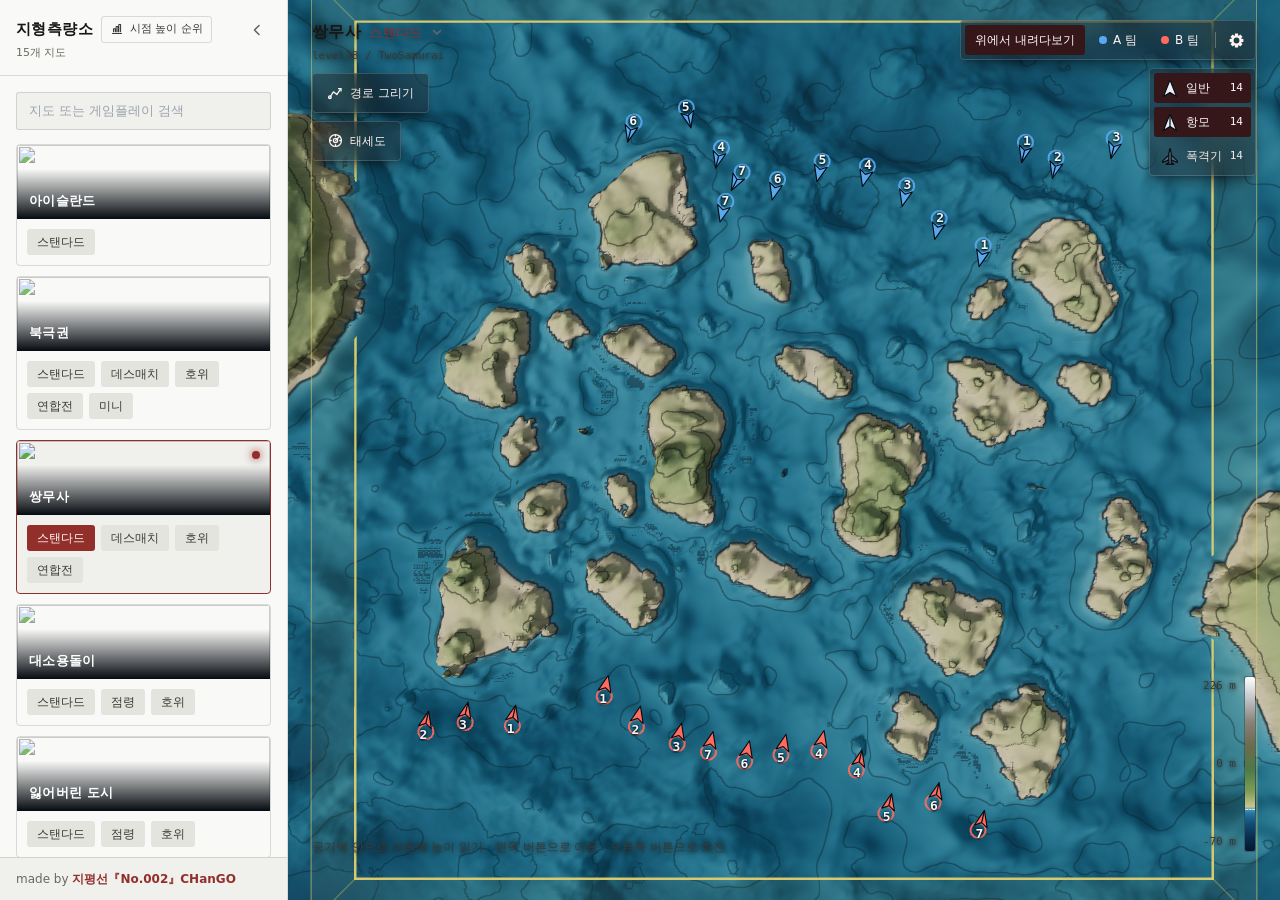
==== index.html @ e3098318 "Add map viewer terrain data and Korean UI" ====
<!doctype html>
<html lang="ko">
  <head>
    <meta charset="UTF-8" />
    <meta name="viewport" content="width=device-width, initial-scale=1.0" />
    <title>지형도 작성 플랫폼 - 비공식</title>
    <link rel="stylesheet" href="/index.css" />
  </head>
  <body>
    <div id="root"></div>
    <script src="/indexbh.js?v=20261002d"></script>
  </body>
</html>
---- index.css ----
*,:before,:after {
    --tw-border-spacing-x: 0;
    --tw-border-spacing-y: 0;
    --tw-translate-x: 0;
    --tw-translate-y: 0;
    --tw-rotate: 0;
    --tw-skew-x: 0;
    --tw-skew-y: 0;
    --tw-scale-x: 1;
    --tw-scale-y: 1;
    --tw-pan-x: ;
    --tw-pan-y: ;
    --tw-pinch-zoom: ;
    --tw-scroll-snap-strictness: proximity;
    --tw-gradient-from-position: ;
    --tw-gradient-via-position: ;
    --tw-gradient-to-position: ;
    --tw-ordinal: ;
    --tw-slashed-zero: ;
    --tw-numeric-figure: ;
    --tw-numeric-spacing: ;
    --tw-numeric-fraction: ;
    --tw-ring-inset: ;
    --tw-ring-offset-width: 0px;
    --tw-ring-offset-color: #fff;
    --tw-ring-color: rgb(59 130 246 / .5);
    --tw-ring-offset-shadow: 0 0 #0000;
    --tw-ring-shadow: 0 0 #0000;
    --tw-shadow: 0 0 #0000;
    --tw-shadow-colored: 0 0 #0000;
    --tw-blur: ;
    --tw-brightness: ;
    --tw-contrast: ;
    --tw-grayscale: ;
    --tw-hue-rotate: ;
    --tw-invert: ;
    --tw-saturate: ;
    --tw-sepia: ;
    --tw-drop-shadow: ;
    --tw-backdrop-blur: ;
    --tw-backdrop-brightness: ;
    --tw-backdrop-contrast: ;
    --tw-backdrop-grayscale: ;
    --tw-backdrop-hue-rotate: ;
    --tw-backdrop-invert: ;
    --tw-backdrop-opacity: ;
    --tw-backdrop-saturate: ;
    --tw-backdrop-sepia: ;
    --tw-contain-size: ;
    --tw-contain-layout: ;
    --tw-contain-paint: ;
    --tw-contain-style:
}

::backdrop {
    --tw-border-spacing-x: 0;
    --tw-border-spacing-y: 0;
    --tw-translate-x: 0;
    --tw-translate-y: 0;
    --tw-rotate: 0;
    --tw-skew-x: 0;
    --tw-skew-y: 0;
    --tw-scale-x: 1;
    --tw-scale-y: 1;
    --tw-pan-x: ;
    --tw-pan-y: ;
    --tw-pinch-zoom: ;
    --tw-scroll-snap-strictness: proximity;
    --tw-gradient-from-position: ;
    --tw-gradient-via-position: ;
    --tw-gradient-to-position: ;
    --tw-ordinal: ;
    --tw-slashed-zero: ;
    --tw-numeric-figure: ;
    --tw-numeric-spacing: ;
    --tw-numeric-fraction: ;
    --tw-ring-inset: ;
    --tw-ring-offset-width: 0px;
    --tw-ring-offset-color: #fff;
    --tw-ring-color: rgb(59 130 246 / .5);
    --tw-ring-offset-shadow: 0 0 #0000;
    --tw-ring-shadow: 0 0 #0000;
    --tw-shadow: 0 0 #0000;
    --tw-shadow-colored: 0 0 #0000;
    --tw-blur: ;
    --tw-brightness: ;
    --tw-contrast: ;
    --tw-grayscale: ;
    --tw-hue-rotate: ;
    --tw-invert: ;
    --tw-saturate: ;
    --tw-sepia: ;
    --tw-drop-shadow: ;
    --tw-backdrop-blur: ;
    --tw-backdrop-brightness: ;
    --tw-backdrop-contrast: ;
    --tw-backdrop-grayscale: ;
    --tw-backdrop-hue-rotate: ;
    --tw-backdrop-invert: ;
    --tw-backdrop-opacity: ;
    --tw-backdrop-saturate: ;
    --tw-backdrop-sepia: ;
    --tw-contain-size: ;
    --tw-contain-layout: ;
    --tw-contain-paint: ;
    --tw-contain-style:
}

*,:before,:after {
    box-sizing: border-box;
    border-width: 0;
    border-style: solid;
    border-color: #e5e7eb
}

:before,:after {
    --tw-content: ""
}

html,:host {
    line-height: 1.5;
    -webkit-text-size-adjust: 100%;
    -moz-tab-size: 4;
    -o-tab-size: 4;
    tab-size: 4;
    font-family: ui-sans-serif,system-ui,sans-serif,"Apple Color Emoji","Segoe UI Emoji",Segoe UI Symbol,"Noto Color Emoji";
    font-feature-settings: normal;
    font-variation-settings: normal;
    -webkit-tap-highlight-color: transparent
}

body {
    margin: 0;
    line-height: inherit
}

hr {
    height: 0;
    color: inherit;
    border-top-width: 1px
}

abbr:where([title]) {
    -webkit-text-decoration: underline dotted;
    text-decoration: underline dotted
}

h1,h2,h3,h4,h5,h6 {
    font-size: inherit;
    font-weight: inherit
}

a {
    color: inherit;
    text-decoration: inherit
}

b,strong {
    font-weight: bolder
}

code,kbd,samp,pre {
    font-family: JetBrains Mono,Cascadia Code,Consolas,monospace;
    font-feature-settings: normal;
    font-variation-settings: normal;
    font-size: 1em
}

small {
    font-size: 80%
}

sub,sup {
    font-size: 75%;
    line-height: 0;
    position: relative;
    vertical-align: baseline
}

sub {
    bottom: -.25em
}

sup {
    top: -.5em
}

table {
    text-indent: 0;
    border-color: inherit;
    border-collapse: collapse
}

button,input,optgroup,select,textarea {
    font-family: inherit;
    font-feature-settings: inherit;
    font-variation-settings: inherit;
    font-size: 100%;
    font-weight: inherit;
    line-height: inherit;
    letter-spacing: inherit;
    color: inherit;
    margin: 0;
    padding: 0
}

button,select {
    text-transform: none
}

button,input:where([type=button]),input:where([type=reset]),input:where([type=submit]) {
    -webkit-appearance: button;
    background-color: transparent;
    background-image: none
}

:-moz-focusring {
    outline: auto
}

:-moz-ui-invalid {
    box-shadow: none
}

progress {
    vertical-align: baseline
}

::-webkit-inner-spin-button,::-webkit-outer-spin-button {
    height: auto
}

[type=search] {
    -webkit-appearance: textfield;
    outline-offset: -2px
}

::-webkit-search-decoration {
    -webkit-appearance: none
}

::-webkit-file-upload-button {
    -webkit-appearance: button;
    font: inherit
}

summary {
    display: list-item
}

blockquote,dl,dd,h1,h2,h3,h4,h5,h6,hr,figure,p,pre {
    margin: 0
}

fieldset {
    margin: 0;
    padding: 0
}

legend {
    padding: 0
}

ol,ul,menu {
    list-style: none;
    margin: 0;
    padding: 0
}

dialog {
    padding: 0
}

textarea {
    resize: vertical
}

input::-moz-placeholder,textarea::-moz-placeholder {
    opacity: 1;
    color: #9ca3af
}

input::placeholder,textarea::placeholder {
    opacity: 1;
    color: #9ca3af
}

button,[role=button] {
    cursor: pointer
}

:disabled {
    cursor: default
}

img,svg,video,canvas,audio,iframe,embed,object {
    display: block;
    vertical-align: middle
}

img,video {
    max-width: 100%;
    height: auto
}

[hidden]:where(:not([hidden=until-found])) {
    display: none
}

:root {
    color-scheme: light;
    --ground: #e9ebec;
    --panel: #f9f9f7;
    --panel-2: #f0f0ed;
    --panel-3: #e4e4df;
    --rule: rgba(24, 24, 22, .14);
    --rule-strong: rgba(24, 24, 22, .28);
    --ink: #171715;
    --ink-2: #393936;
    --ink-3: #686862;
    --accent: #922f2b;
    --accent-strong: #73221f;
    --accent-soft: #f1dfdd;
    --accent-ink: #fff8f6;
    --hover: rgba(24, 24, 22, .06);
    --backdrop: rgba(18, 18, 17, .66);
    --panel-shadow: rgba(18, 18, 17, .2);
    --sonar: var(--accent);
    --land: #875d19
}

@media (prefers-color-scheme: dark) {
    :root {
        color-scheme:dark;
        --ground: #242d31;
        --panel: #0c0c0b;
        --panel-2: #181817;
        --panel-3: #262624;
        --rule: rgba(244, 243, 239, .13);
        --rule-strong: rgba(244, 243, 239, .27);
        --ink: #f4f3ef;
        --ink-2: #d2d0ca;
        --ink-3: #aaa8a0;
        --accent: #bc4b45;
        --accent-strong: #d45d56;
        --accent-soft: #2c1918;
        --accent-ink: #fff8f6;
        --hover: rgba(244, 243, 239, .07);
        --backdrop: rgba(5, 5, 5, .74);
        --panel-shadow: rgba(0, 0, 0, .5);
        --land: #d0a455
    }
}

html,body,#root {
    height: 100%
}

body {
    margin: 0;
    background: var(--ground);
    color: var(--ink);
    font-family: Segoe UI,PingFang SC,Microsoft YaHei,system-ui,sans-serif;
    -webkit-font-smoothing: antialiased;
    overflow: hidden;
    overscroll-behavior: none
}

canvas {
    touch-action: none
}

:focus-visible {
    outline: 1px solid var(--sonar);
    outline-offset: 2px
}

.map-glass {
    --panel: #1c090b;
    --panel-2: #260e11;
    --panel-3: #35171a;
    --ink: #fffaf8;
    --ink-2: #fff3f0;
    --ink-3: #f5e9e6;
    --rule: rgba(255, 238, 234, .16);
    --rule-strong: rgba(255, 238, 234, .29);
    --hover: rgba(255, 244, 240, .09);
    --accent: #e16a64;
    --accent-strong: #f07c75;
    --accent-soft: #3b181b;
    --sonar: var(--accent);
    color: var(--ink);
    background: #1c090b59
}

.pane-scroll {
    overflow-y: auto;
    overscroll-behavior: contain;
    scrollbar-width: thin;
    scrollbar-color: var(--rule-strong) transparent
}

.pane-scroll::-webkit-scrollbar {
    width: 5px
}

.pane-scroll::-webkit-scrollbar-thumb {
    background: var(--rule-strong);
    border-radius: 3px
}

.pane-scroll::-webkit-scrollbar-track {
    background: transparent
}

.spawn-mark {
    --mark: 40px;
    position: relative;
    display: grid;
    place-items: center;
    width: var(--mark);
    height: var(--mark);
    -moz-user-select: none;
    user-select: none;
    -webkit-user-select: none
}

.spawn-mark__dial {
    position: absolute;
    top: 0;
    right: 0;
    bottom: 0;
    left: 0;
    display: flex;
    align-items: flex-start;
    justify-content: center;
    transform-origin: 50% 50%;
    transition: filter .12s ease
}

.spawn-mark__dart {
    width: 14px;
    height: 15px;
    overflow: visible
}

.spawn-mark__num {
    position: relative;
    font-family: ui-monospace,SFMono-Regular,Cascadia Mono,Consolas,monospace;
    font-size: 12px;
    font-weight: 700;
    line-height: 1;
    font-variant-numeric: tabular-nums;
    color: #f2f8fc;
    text-shadow: 0 0 3px #050b11,0 1px 2px #050b11;
    pointer-events: none
}

@media (min-width: 768px) {
    .spawn-mark {
        --mark: 46px
    }

    .spawn-mark__dart {
        width: 16px;
        height: 17px
    }

    .spawn-mark__num {
        font-size: 13px
    }
}

.group:hover .spawn-mark__dial,.group:focus-visible .spawn-mark__dial {
    filter: drop-shadow(0 0 5px color-mix(in srgb,var(--c) 85%,transparent))
}

.sr-only {
    position: absolute;
    width: 1px;
    height: 1px;
    padding: 0;
    margin: -1px;
    overflow: hidden;
    clip: rect(0,0,0,0);
    white-space: nowrap;
    border-width: 0
}

.pointer-events-none {
    pointer-events: none
}

.pointer-events-auto {
    pointer-events: auto
}

.visible {
    visibility: visible
}

.fixed {
    position: fixed
}

.absolute {
    position: absolute
}

.relative {
    position: relative
}

.sticky {
    position: sticky
}

.inset-0 {
    top: 0;
    right: 0;
    bottom: 0;
    left: 0
}

.inset-x-0 {
    left: 0;
    right: 0
}

.-left-0\.5 {
    left: -.125rem
}

.bottom-0 {
    bottom: 0
}

.bottom-11 {
    bottom: 2.75rem
}

.bottom-2 {
    bottom: .5rem
}

.bottom-3 {
    bottom: .75rem
}

.bottom-\[116px\] {
    bottom: 116px
}

.bottom-\[calc\(32px\+env\(safe-area-inset-bottom\)\)\] {
    bottom: calc(32px + env(safe-area-inset-bottom))
}

.bottom-full {
    bottom: 100%
}

.left-0 {
    left: 0
}

.left-1 {
    left: .25rem
}

.left-1\/2 {
    left: 50%
}

.left-3 {
    left: .75rem
}

.left-4 {
    left: 1rem
}

.left-6 {
    left: 1.5rem
}

.left-\[3px\] {
    left: 3px
}

.left-\[calc\(100\%\+4px\)\] {
    left: calc(100% + 4px)
}

.left-\[calc\(100\%\+6px\)\] {
    left: calc(100% + 6px)
}

.right-0 {
    right: 0
}

.right-1\.5 {
    right: .375rem
}

.right-2\.5 {
    right: .625rem
}

.right-3 {
    right: .75rem
}

.top-0 {
    top: 0
}

.top-1\.5 {
    top: .375rem
}

.top-1\/2 {
    top: 50%
}

.top-11 {
    top: 2.75rem
}

.top-2\.5 {
    top: .625rem
}

.top-3 {
    top: .75rem
}

.top-3\.5 {
    top: .875rem
}

.top-\[3px\] {
    top: 3px
}

.top-\[52px\] {
    top: 52px
}

.top-\[calc\(100\%\+5px\)\] {
    top: calc(100% + 5px)
}

.z-0 {
    z-index: 0
}

.z-20 {
    z-index: 20
}

.z-30 {
    z-index: 30
}

.z-40 {
    z-index: 40
}

.z-50 {
    z-index: 50
}

.z-\[70\] {
    z-index: 70
}

.z-\[90\] {
    z-index: 90
}

.m-0 {
    margin: 0
}

.mx-4 {
    margin-left: 1rem;
    margin-right: 1rem
}

.mx-auto {
    margin-left: auto;
    margin-right: auto
}

.-mr-1\.5 {
    margin-right: -.375rem
}

.mb-0\.5 {
    margin-bottom: .125rem
}

.mb-1\.5 {
    margin-bottom: .375rem
}

.mb-2 {
    margin-bottom: .5rem
}

.mb-2\.5 {
    margin-bottom: .625rem
}

.mb-3 {
    margin-bottom: .75rem
}

.mb-3\.5 {
    margin-bottom: .875rem
}

.ml-0\.5 {
    margin-left: .125rem
}

.ml-1 {
    margin-left: .25rem
}

.ml-2 {
    margin-left: .5rem
}

.ml-auto {
    margin-left: auto
}

.mr-1 {
    margin-right: .25rem
}

.mt-0\.5 {
    margin-top: .125rem
}

.mt-1 {
    margin-top: .25rem
}

.mt-1\.5 {
    margin-top: .375rem
}

.mt-2 {
    margin-top: .5rem
}

.mt-2\.5 {
    margin-top: .625rem
}

.mt-24 {
    margin-top: 6rem
}

.mt-3 {
    margin-top: .75rem
}

.mt-4 {
    margin-top: 1rem
}

.mt-7 {
    margin-top: 1.75rem
}

.block {
    display: block
}

.inline {
    display: inline
}

.flex {
    display: flex
}

.inline-flex {
    display: inline-flex
}

.grid {
    display: grid
}

.hidden {
    display: none
}

.h-0\.5 {
    height: .125rem
}

.h-1\.5 {
    height: .375rem
}

.h-1\/2 {
    height: 50%
}

.h-2 {
    height: .5rem
}

.h-2\/3 {
    height: 66.666667%
}

.h-24 {
    height: 6rem
}

.h-3 {
    height: .75rem
}

.h-3\.5 {
    height: .875rem
}

.h-4 {
    height: 1rem
}

.h-5 {
    height: 1.25rem
}

.h-7 {
    height: 1.75rem
}

.h-8 {
    height: 2rem
}

.h-9 {
    height: 2.25rem
}

.h-\[100dvh\] {
    height: 100dvh
}

.h-\[14px\] {
    height: 14px
}

.h-\[17px\] {
    height: 17px
}

.h-\[18px\] {
    height: 18px
}

.h-\[20px\] {
    height: 20px
}

.h-\[2px\] {
    height: 2px
}

.h-\[46px\] {
    height: 46px
}

.h-\[58px\] {
    height: 58px
}

.h-\[64px\] {
    height: 64px
}

.h-\[66px\] {
    height: 66px
}

.h-\[74px\] {
    height: 74px
}

.h-full {
    height: 100%
}

.h-px {
    height: 1px
}

.max-h-\[150px\] {
    max-height: 150px
}

.max-h-\[180px\] {
    max-height: 180px
}

.max-h-\[360px\] {
    max-height: 360px
}

.max-h-\[86vh\] {
    max-height: 86vh
}

.max-h-\[92dvh\] {
    max-height: 92dvh
}

.max-h-\[min\(52dvh\,330px\)\] {
    max-height: min(52dvh,330px)
}

.max-h-\[min\(52vh\,420px\)\] {
    max-height: min(52vh,420px)
}

.max-h-\[min\(68vh\,520px\)\] {
    max-height: min(68vh,520px)
}

.max-h-full {
    max-height: 100%
}

.min-h-0 {
    min-height: 0px
}

.min-h-40 {
    min-height: 10rem
}

.min-h-8 {
    min-height: 2rem
}

.min-h-\[56px\] {
    min-height: 56px
}

.w-1\.5 {
    width: .375rem
}

.w-10 {
    width: 2.5rem
}

.w-14 {
    width: 3.5rem
}

.w-2 {
    width: .5rem
}

.w-3 {
    width: .75rem
}

.w-3\.5 {
    width: .875rem
}

.w-4 {
    width: 1rem
}

.w-5 {
    width: 1.25rem
}

.w-7 {
    width: 1.75rem
}

.w-8 {
    width: 2rem
}

.w-\[112px\] {
    width: 112px
}

.w-\[13px\] {
    width: 13px
}

.w-\[14px\] {
    width: 14px
}

.w-\[166px\] {
    width: 166px
}

.w-\[17px\] {
    width: 17px
}

.w-\[20px\] {
    width: 20px
}

.w-\[216px\] {
    width: 216px
}

.w-\[286px\] {
    width: 286px
}

.w-\[288px\] {
    width: 288px
}

.w-\[2px\] {
    width: 2px
}

.w-\[34px\] {
    width: 34px
}

.w-\[46px\] {
    width: 46px
}

.w-\[52px\] {
    width: 52px
}

.w-\[58px\] {
    width: 58px
}

.w-\[62px\] {
    width: 62px
}

.w-\[calc\(50\%-29px\)\] {
    width: calc(50% - 29px)
}

.w-\[min\(246px\,calc\(100vw-7\.5rem\)\)\] {
    width: min(246px,calc(100vw - 7.5rem))
}

.w-\[min\(300px\,calc\(100vw-2rem\)\)\] {
    width: min(300px,calc(100vw - 2rem))
}

.w-\[min\(86vw\,320px\)\] {
    width: min(86vw,320px)
}

.w-\[min\(92vw\,360px\)\] {
    width: min(92vw,360px)
}

.w-\[min\(96vw\,860px\)\] {
    width: min(96vw,860px)
}

.w-full {
    width: 100%
}

.w-px {
    width: 1px
}

.min-w-0 {
    min-width: 0px
}

.min-w-max {
    min-width: -moz-max-content;
    min-width: max-content
}

.max-w-3xl {
    max-width: 48rem
}

.max-w-\[132px\] {
    max-width: 132px
}

.max-w-\[180px\] {
    max-width: 180px
}

.max-w-\[94vw\] {
    max-width: 94vw
}

.max-w-\[calc\(100vw-2rem\)\] {
    max-width: calc(100vw - 2rem)
}

.max-w-\[calc\(100vw-6\.5rem\)\] {
    max-width: calc(100vw - 6.5rem)
}

.flex-1 {
    flex: 1 1 0%
}

.shrink-0 {
    flex-shrink: 0
}

.-translate-x-1\/2 {
    --tw-translate-x: -50%;
    transform: translate(var(--tw-translate-x),var(--tw-translate-y)) rotate(var(--tw-rotate)) skew(var(--tw-skew-x)) skewY(var(--tw-skew-y)) scaleX(var(--tw-scale-x)) scaleY(var(--tw-scale-y))
}

.-translate-y-1\/2 {
    --tw-translate-y: -50%;
    transform: translate(var(--tw-translate-x),var(--tw-translate-y)) rotate(var(--tw-rotate)) skew(var(--tw-skew-x)) skewY(var(--tw-skew-y)) scaleX(var(--tw-scale-x)) scaleY(var(--tw-scale-y))
}

.translate-x-0 {
    --tw-translate-x: 0px;
    transform: translate(var(--tw-translate-x),var(--tw-translate-y)) rotate(var(--tw-rotate)) skew(var(--tw-skew-x)) skewY(var(--tw-skew-y)) scaleX(var(--tw-scale-x)) scaleY(var(--tw-scale-y))
}

.translate-x-4 {
    --tw-translate-x: 1rem;
    transform: translate(var(--tw-translate-x),var(--tw-translate-y)) rotate(var(--tw-rotate)) skew(var(--tw-skew-x)) skewY(var(--tw-skew-y)) scaleX(var(--tw-scale-x)) scaleY(var(--tw-scale-y))
}

.rotate-180 {
    --tw-rotate: 180deg;
    transform: translate(var(--tw-translate-x),var(--tw-translate-y)) rotate(var(--tw-rotate)) skew(var(--tw-skew-x)) skewY(var(--tw-skew-y)) scaleX(var(--tw-scale-x)) scaleY(var(--tw-scale-y))
}

.transform {
    transform: translate(var(--tw-translate-x),var(--tw-translate-y)) rotate(var(--tw-rotate)) skew(var(--tw-skew-x)) skewY(var(--tw-skew-y)) scaleX(var(--tw-scale-x)) scaleY(var(--tw-scale-y))
}

.cursor-crosshair {
    cursor: crosshair
}

.cursor-pointer {
    cursor: pointer
}

.select-none {
    -webkit-user-select: none;
    -moz-user-select: none;
    user-select: none
}

.snap-x {
    scroll-snap-type: x var(--tw-scroll-snap-strictness)
}

.snap-mandatory {
    --tw-scroll-snap-strictness: mandatory
}

.snap-start {
    scroll-snap-align: start
}

.grid-cols-2 {
    grid-template-columns: repeat(2,minmax(0,1fr))
}

.grid-cols-3 {
    grid-template-columns: repeat(3,minmax(0,1fr))
}

.grid-cols-\[34px_minmax\(0\,1fr\)_auto\] {
    grid-template-columns: 34px minmax(0,1fr) auto
}

.grid-cols-\[40px_minmax\(0\,1fr\)_auto\] {
    grid-template-columns: 40px minmax(0,1fr) auto
}

.grid-cols-\[52px_minmax\(0\,1fr\)\] {
    grid-template-columns: 52px minmax(0,1fr)
}

.grid-cols-\[62px_minmax\(0\,1fr\)_auto\] {
    grid-template-columns: 62px minmax(0,1fr) auto
}

.flex-col {
    flex-direction: column
}

.flex-wrap {
    flex-wrap: wrap
}

.place-items-center {
    place-items: center
}

.items-start {
    align-items: flex-start
}

.items-end {
    align-items: flex-end
}

.items-center {
    align-items: center
}

.items-baseline {
    align-items: baseline
}

.items-stretch {
    align-items: stretch
}

.justify-center {
    justify-content: center
}

.justify-between {
    justify-content: space-between
}

.gap-0\.5 {
    gap: .125rem
}

.gap-1 {
    gap: .25rem
}

.gap-1\.5 {
    gap: .375rem
}

.gap-2 {
    gap: .5rem
}

.gap-2\.5 {
    gap: .625rem
}

.gap-3 {
    gap: .75rem
}

.gap-4 {
    gap: 1rem
}

.gap-x-2 {
    -moz-column-gap: .5rem;
    column-gap: .5rem
}

.gap-x-3 {
    -moz-column-gap: .75rem;
    column-gap: .75rem
}

.gap-x-4 {
    -moz-column-gap: 1rem;
    column-gap: 1rem
}

.gap-y-1 {
    row-gap: .25rem
}

.gap-y-2 {
    row-gap: .5rem
}

.space-y-2\.5>:not([hidden])~:not([hidden]) {
    --tw-space-y-reverse: 0;
    margin-top: calc(.625rem * calc(1 - var(--tw-space-y-reverse)));
    margin-bottom: calc(.625rem * var(--tw-space-y-reverse))
}

.space-y-5>:not([hidden])~:not([hidden]) {
    --tw-space-y-reverse: 0;
    margin-top: calc(1.25rem * calc(1 - var(--tw-space-y-reverse)));
    margin-bottom: calc(1.25rem * var(--tw-space-y-reverse))
}

.overflow-hidden {
    overflow: hidden
}

.overflow-visible {
    overflow: visible
}

.overflow-x-auto {
    overflow-x: auto
}

.overflow-y-auto {
    overflow-y: auto
}

.truncate {
    overflow: hidden;
    text-overflow: ellipsis;
    white-space: nowrap
}

.whitespace-nowrap {
    white-space: nowrap
}

.rounded {
    border-radius: .25rem
}

.rounded-\[2px\] {
    border-radius: 2px
}

.rounded-\[3px\] {
    border-radius: 3px
}

.rounded-\[4px\] {
    border-radius: 4px
}

.rounded-\[5px\] {
    border-radius: 5px
}

.rounded-full {
    border-radius: 9999px
}

.rounded-md {
    border-radius: .375rem
}

.rounded-sm {
    border-radius: .125rem
}

.border {
    border-width: 1px
}

.border-b {
    border-bottom-width: 1px
}

.border-b-2 {
    border-bottom-width: 2px
}

.border-l {
    border-left-width: 1px
}

.border-r {
    border-right-width: 1px
}

.border-t {
    border-top-width: 1px
}

.border-t-2 {
    border-top-width: 2px
}

.border-dashed {
    border-style: dashed
}

.border-\[\#ff6b5e\]\/45 {
    border-color: #ff6b5e73
}

.border-\[var\(--accent\)\] {
    border-color: var(--accent)
}

.border-\[var\(--rule\)\] {
    border-color: var(--rule)
}

.border-\[var\(--rule-strong\)\] {
    border-color: var(--rule-strong)
}

.border-\[var\(--sonar\)\] {
    border-color: var(--sonar)
}

.border-amber-200\/25 {
    border-color: #fde68a40
}

.border-transparent {
    border-color: transparent
}

.border-white\/70 {
    border-color: #ffffffb3
}

.bg-\[\#2a1512\]\/90 {
    background-color: #2a1512e6
}

.bg-\[\#35db89\] {
    --tw-bg-opacity: 1;
    background-color: rgb(53 219 137 / var(--tw-bg-opacity, 1))
}

.bg-\[\#7df5a8\] {
    --tw-bg-opacity: 1;
    background-color: rgb(125 245 168 / var(--tw-bg-opacity, 1))
}

.bg-\[\#e8c66e\] {
    --tw-bg-opacity: 1;
    background-color: rgb(232 198 110 / var(--tw-bg-opacity, 1))
}

.bg-\[\#ee5f66\] {
    --tw-bg-opacity: 1;
    background-color: rgb(238 95 102 / var(--tw-bg-opacity, 1))
}

.bg-\[var\(--accent-ink\)\] {
    background-color: var(--accent-ink)
}

.bg-\[var\(--accent-soft\)\] {
    background-color: var(--accent-soft)
}

.bg-\[var\(--backdrop\)\] {
    background-color: var(--backdrop)
}

.bg-\[var\(--ground\)\] {
    background-color: var(--ground)
}

.bg-\[var\(--ink-2\)\] {
    background-color: var(--ink-2)
}

.bg-\[var\(--panel\)\] {
    background-color: var(--panel)
}

.bg-\[var\(--panel-2\)\] {
    background-color: var(--panel-2)
}

.bg-\[var\(--panel-3\)\] {
    background-color: var(--panel-3)
}

.bg-\[var\(--rule-strong\)\] {
    background-color: var(--rule-strong)
}

.bg-\[var\(--sonar\)\] {
    background-color: var(--sonar)
}

.bg-white {
    --tw-bg-opacity: 1;
    background-color: rgb(255 255 255 / var(--tw-bg-opacity, 1))
}

.bg-white\/40 {
    background-color: #fff6
}

.bg-gradient-to-t {
    background-image: linear-gradient(to top,var(--tw-gradient-stops))
}

.from-\[\#060b11\] {
    --tw-gradient-from: #060b11 var(--tw-gradient-from-position);
    --tw-gradient-to: rgb(6 11 17 / 0) var(--tw-gradient-to-position);
    --tw-gradient-stops: var(--tw-gradient-from), var(--tw-gradient-to)
}

.via-\[\#060b11\]\/70 {
    --tw-gradient-to: rgb(6 11 17 / 0) var(--tw-gradient-to-position);
    --tw-gradient-stops: var(--tw-gradient-from), rgb(6 11 17 / .7) var(--tw-gradient-via-position), var(--tw-gradient-to)
}

.to-transparent {
    --tw-gradient-to: transparent var(--tw-gradient-to-position)
}

.object-contain {
    -o-object-fit: contain;
    object-fit: contain
}

.object-cover {
    -o-object-fit: cover;
    object-fit: cover
}

.p-0 {
    padding: 0
}

.p-0\.5 {
    padding: .125rem
}

.p-1 {
    padding: .25rem
}

.p-1\.5 {
    padding: .375rem
}

.p-2 {
    padding: .5rem
}

.p-3 {
    padding: .75rem
}

.p-5 {
    padding: 1.25rem
}

.px-1 {
    padding-left: .25rem;
    padding-right: .25rem
}

.px-1\.5 {
    padding-left: .375rem;
    padding-right: .375rem
}

.px-2 {
    padding-left: .5rem;
    padding-right: .5rem
}

.px-2\.5 {
    padding-left: .625rem;
    padding-right: .625rem
}

.px-3 {
    padding-left: .75rem;
    padding-right: .75rem
}

.px-4 {
    padding-left: 1rem;
    padding-right: 1rem
}

.px-5 {
    padding-left: 1.25rem;
    padding-right: 1.25rem
}

.px-8 {
    padding-left: 2rem;
    padding-right: 2rem
}

.py-0\.5 {
    padding-top: .125rem;
    padding-bottom: .125rem
}

.py-1 {
    padding-top: .25rem;
    padding-bottom: .25rem
}

.py-1\.5 {
    padding-top: .375rem;
    padding-bottom: .375rem
}

.py-2 {
    padding-top: .5rem;
    padding-bottom: .5rem
}

.py-2\.5 {
    padding-top: .625rem;
    padding-bottom: .625rem
}

.py-3 {
    padding-top: .75rem;
    padding-bottom: .75rem
}

.py-4 {
    padding-top: 1rem;
    padding-bottom: 1rem
}

.py-5 {
    padding-top: 1.25rem;
    padding-bottom: 1.25rem
}

.py-8 {
    padding-top: 2rem;
    padding-bottom: 2rem
}

.py-\[3px\] {
    padding-top: 3px;
    padding-bottom: 3px
}

.pb-1 {
    padding-bottom: .25rem
}

.pb-2 {
    padding-bottom: .5rem
}

.pb-3\.5 {
    padding-bottom: .875rem
}

.pb-\[calc\(0\.375rem\+env\(safe-area-inset-bottom\)\)\] {
    padding-bottom: calc(.375rem + env(safe-area-inset-bottom))
}

.pb-\[env\(safe-area-inset-bottom\)\] {
    padding-bottom: env(safe-area-inset-bottom)
}

.pl-1\.5 {
    padding-left: .375rem
}

.pr-3 {
    padding-right: .75rem
}

.pt-3 {
    padding-top: .75rem
}

.pt-4 {
    padding-top: 1rem
}

.text-left {
    text-align: left
}

.text-center {
    text-align: center
}

.text-right {
    text-align: right
}

.font-mono {
    font-family: JetBrains Mono,Cascadia Code,Consolas,monospace
}

.text-\[10px\] {
    font-size: 10px
}

.text-\[11px\] {
    font-size: 11px
}

.text-\[12px\] {
    font-size: 12px
}

.text-\[13px\] {
    font-size: 13px
}

.text-\[14px\] {
    font-size: 14px
}

.text-\[15px\] {
    font-size: 15px
}

.text-\[16px\] {
    font-size: 16px
}

.text-\[18px\] {
    font-size: 18px
}

.text-\[9px\] {
    font-size: 9px
}

.text-sm {
    font-size: .875rem;
    line-height: 1.25rem
}

.font-medium {
    font-weight: 500
}

.font-normal {
    font-weight: 400
}

.font-semibold {
    font-weight: 600
}

.uppercase {
    text-transform: uppercase
}

.tabular-nums {
    --tw-numeric-spacing: tabular-nums;
    font-variant-numeric: var(--tw-ordinal) var(--tw-slashed-zero) var(--tw-numeric-figure) var(--tw-numeric-spacing) var(--tw-numeric-fraction)
}

.leading-4 {
    line-height: 1rem
}

.leading-7 {
    line-height: 1.75rem
}

.leading-\[1\.45\] {
    line-height: 1.45
}

.leading-none {
    line-height: 1
}

.leading-relaxed {
    line-height: 1.625
}

.leading-tight {
    line-height: 1.25
}

.tracking-\[0\.12em\] {
    letter-spacing: .12em
}

.tracking-\[0\.13em\] {
    letter-spacing: .13em
}

.tracking-\[0\.16em\] {
    letter-spacing: .16em
}

.tracking-\[0\.18em\] {
    letter-spacing: .18em
}

.tracking-wide {
    letter-spacing: .025em
}

.text-\[\#9bdbb8\] {
    --tw-text-opacity: 1;
    color: rgb(155 219 184 / var(--tw-text-opacity, 1))
}

.text-\[\#c4f5d6\] {
    --tw-text-opacity: 1;
    color: rgb(196 245 214 / var(--tw-text-opacity, 1))
}

.text-\[\#f0b7b9\] {
    --tw-text-opacity: 1;
    color: rgb(240 183 185 / var(--tw-text-opacity, 1))
}

.text-\[\#ffb0a8\] {
    --tw-text-opacity: 1;
    color: rgb(255 176 168 / var(--tw-text-opacity, 1))
}

.text-\[\#ffb3aa\] {
    --tw-text-opacity: 1;
    color: rgb(255 179 170 / var(--tw-text-opacity, 1))
}

.text-\[\#ffd0d1\] {
    --tw-text-opacity: 1;
    color: rgb(255 208 209 / var(--tw-text-opacity, 1))
}

.text-\[var\(--accent\)\] {
    color: var(--accent)
}

.text-\[var\(--accent-ink\)\] {
    color: var(--accent-ink)
}

.text-\[var\(--accent-strong\)\] {
    color: var(--accent-strong)
}

.text-\[var\(--ink\)\] {
    color: var(--ink)
}

.text-\[var\(--ink-2\)\] {
    color: var(--ink-2)
}

.text-\[var\(--ink-3\)\] {
    color: var(--ink-3)
}

.text-\[var\(--sonar\)\] {
    color: var(--sonar)
}

.text-amber-100 {
    --tw-text-opacity: 1;
    color: rgb(254 243 199 / var(--tw-text-opacity, 1))
}

.text-red-300 {
    --tw-text-opacity: 1;
    color: rgb(252 165 165 / var(--tw-text-opacity, 1))
}

.text-white {
    --tw-text-opacity: 1;
    color: rgb(255 255 255 / var(--tw-text-opacity, 1))
}

.underline {
    text-decoration-line: underline
}

.decoration-\[var\(--rule-strong\)\] {
    text-decoration-color: var(--rule-strong)
}

.underline-offset-4 {
    text-underline-offset: 4px
}

.accent-\[var\(--sonar\)\] {
    accent-color: var(--sonar)
}

.opacity-100 {
    opacity: 1
}

.opacity-75 {
    opacity: .75
}

.opacity-80 {
    opacity: .8
}

.shadow-2xl {
    --tw-shadow: 0 25px 50px -12px rgb(0 0 0 / .25);
    --tw-shadow-colored: 0 25px 50px -12px var(--tw-shadow-color);
    box-shadow: var(--tw-ring-offset-shadow, 0 0 #0000),var(--tw-ring-shadow, 0 0 #0000),var(--tw-shadow)
}

.shadow-\[0_-12px_32px_var\(--panel-shadow\)\] {
    --tw-shadow: 0 -12px 32px var(--panel-shadow);
    --tw-shadow-colored: 0 -12px 32px var(--tw-shadow-color);
    box-shadow: var(--tw-ring-offset-shadow, 0 0 #0000),var(--tw-ring-shadow, 0 0 #0000),var(--tw-shadow)
}

.shadow-\[0_-4px_14px_var\(--panel-shadow\)\] {
    --tw-shadow: 0 -4px 14px var(--panel-shadow);
    --tw-shadow-colored: 0 -4px 14px var(--tw-shadow-color);
    box-shadow: var(--tw-ring-offset-shadow, 0 0 #0000),var(--tw-ring-shadow, 0 0 #0000),var(--tw-shadow)
}

.shadow-\[0_0_6px_rgba\(255\,255\,255\,0\.9\)\] {
    --tw-shadow: 0 0 6px rgba(255,255,255,.9);
    --tw-shadow-colored: 0 0 6px var(--tw-shadow-color);
    box-shadow: var(--tw-ring-offset-shadow, 0 0 #0000),var(--tw-ring-shadow, 0 0 #0000),var(--tw-shadow)
}

.shadow-\[0_0_8px_var\(--sonar\)\] {
    --tw-shadow: 0 0 8px var(--sonar);
    --tw-shadow-colored: 0 0 8px var(--tw-shadow-color);
    box-shadow: var(--tw-ring-offset-shadow, 0 0 #0000),var(--tw-ring-shadow, 0 0 #0000),var(--tw-shadow)
}

.shadow-\[0_24px_80px_var\(--panel-shadow\)\] {
    --tw-shadow: 0 24px 80px var(--panel-shadow);
    --tw-shadow-colored: 0 24px 80px var(--tw-shadow-color);
    box-shadow: var(--tw-ring-offset-shadow, 0 0 #0000),var(--tw-ring-shadow, 0 0 #0000),var(--tw-shadow)
}

.shadow-lg {
    --tw-shadow: 0 10px 15px -3px rgb(0 0 0 / .1), 0 4px 6px -4px rgb(0 0 0 / .1);
    --tw-shadow-colored: 0 10px 15px -3px var(--tw-shadow-color), 0 4px 6px -4px var(--tw-shadow-color);
    box-shadow: var(--tw-ring-offset-shadow, 0 0 #0000),var(--tw-ring-shadow, 0 0 #0000),var(--tw-shadow)
}

.shadow-md {
    --tw-shadow: 0 4px 6px -1px rgb(0 0 0 / .1), 0 2px 4px -2px rgb(0 0 0 / .1);
    --tw-shadow-colored: 0 4px 6px -1px var(--tw-shadow-color), 0 2px 4px -2px var(--tw-shadow-color);
    box-shadow: var(--tw-ring-offset-shadow, 0 0 #0000),var(--tw-ring-shadow, 0 0 #0000),var(--tw-shadow)
}

.shadow-xl {
    --tw-shadow: 0 20px 25px -5px rgb(0 0 0 / .1), 0 8px 10px -6px rgb(0 0 0 / .1);
    --tw-shadow-colored: 0 20px 25px -5px var(--tw-shadow-color), 0 8px 10px -6px var(--tw-shadow-color);
    box-shadow: var(--tw-ring-offset-shadow, 0 0 #0000),var(--tw-ring-shadow, 0 0 #0000),var(--tw-shadow)
}

.shadow-black\/30 {
    --tw-shadow-color: rgb(0 0 0 / .3);
    --tw-shadow: var(--tw-shadow-colored)
}

.shadow-black\/40 {
    --tw-shadow-color: rgb(0 0 0 / .4);
    --tw-shadow: var(--tw-shadow-colored)
}

.shadow-black\/45 {
    --tw-shadow-color: rgb(0 0 0 / .45);
    --tw-shadow: var(--tw-shadow-colored)
}

.shadow-black\/50 {
    --tw-shadow-color: rgb(0 0 0 / .5);
    --tw-shadow: var(--tw-shadow-colored)
}

.shadow-black\/60 {
    --tw-shadow-color: rgb(0 0 0 / .6);
    --tw-shadow: var(--tw-shadow-colored)
}

.shadow-black\/70 {
    --tw-shadow-color: rgb(0 0 0 / .7);
    --tw-shadow: var(--tw-shadow-colored)
}

.outline-none {
    outline: 2px solid transparent;
    outline-offset: 2px
}

.filter {
    filter: var(--tw-blur) var(--tw-brightness) var(--tw-contrast) var(--tw-grayscale) var(--tw-hue-rotate) var(--tw-invert) var(--tw-saturate) var(--tw-sepia) var(--tw-drop-shadow)
}

.backdrop-blur-md {
    --tw-backdrop-blur: blur(12px);
    -webkit-backdrop-filter: var(--tw-backdrop-blur) var(--tw-backdrop-brightness) var(--tw-backdrop-contrast) var(--tw-backdrop-grayscale) var(--tw-backdrop-hue-rotate) var(--tw-backdrop-invert) var(--tw-backdrop-opacity) var(--tw-backdrop-saturate) var(--tw-backdrop-sepia);
    backdrop-filter: var(--tw-backdrop-blur) var(--tw-backdrop-brightness) var(--tw-backdrop-contrast) var(--tw-backdrop-grayscale) var(--tw-backdrop-hue-rotate) var(--tw-backdrop-invert) var(--tw-backdrop-opacity) var(--tw-backdrop-saturate) var(--tw-backdrop-sepia)
}

.backdrop-blur-sm {
    --tw-backdrop-blur: blur(4px);
    -webkit-backdrop-filter: var(--tw-backdrop-blur) var(--tw-backdrop-brightness) var(--tw-backdrop-contrast) var(--tw-backdrop-grayscale) var(--tw-backdrop-hue-rotate) var(--tw-backdrop-invert) var(--tw-backdrop-opacity) var(--tw-backdrop-saturate) var(--tw-backdrop-sepia);
    backdrop-filter: var(--tw-backdrop-blur) var(--tw-backdrop-brightness) var(--tw-backdrop-contrast) var(--tw-backdrop-grayscale) var(--tw-backdrop-hue-rotate) var(--tw-backdrop-invert) var(--tw-backdrop-opacity) var(--tw-backdrop-saturate) var(--tw-backdrop-sepia)
}

.transition-colors {
    transition-property: color,background-color,border-color,text-decoration-color,fill,stroke;
    transition-timing-function: cubic-bezier(.4,0,.2,1);
    transition-duration: .15s
}

.transition-opacity {
    transition-property: opacity;
    transition-timing-function: cubic-bezier(.4,0,.2,1);
    transition-duration: .15s
}

.transition-transform {
    transition-property: transform;
    transition-timing-function: cubic-bezier(.4,0,.2,1);
    transition-duration: .15s
}

.duration-300 {
    transition-duration: .3s
}

.\[scrollbar-width\:none\] {
    scrollbar-width: none
}

.\[text-shadow\:0_1px_5px_rgba\(0\,0\,0\,0\.7\)\] {
    text-shadow: 0 1px 5px rgba(0,0,0,.7)
}

.\[text-shadow\:0_1px_5px_rgba\(0\,0\,0\,0\.8\)\] {
    text-shadow: 0 1px 5px rgba(0,0,0,.8)
}

.\[text-shadow\:0_1px_6px_rgba\(0\,0\,0\,0\.65\)\] {
    text-shadow: 0 1px 6px rgba(0,0,0,.65)
}

.\[writing-mode\:vertical-rl\] {
    writing-mode: vertical-rl
}

@media (prefers-reduced-motion: reduce) {
    .spawn-mark__dial {
        transition: none
    }
}

.placeholder\:text-\[var\(--ink-3\)\]: :-moz-placeholder {
    color:var(--ink-3)
}

.placeholder\:text-\[var\(--ink-3\)\]: :placeholder {
    color:var(--ink-3)
}

.hover\:border-\[var\(--rule-strong\)\]: hover {
    border-color:var(--rule-strong)
}

.hover\:border-\[var\(--sonar\)\]: hover {
    border-color:var(--sonar)
}

.hover\:bg-\[var\(--hover\)\]: hover {
    background-color:var(--hover)
}

.hover\:bg-\[var\(--panel-2\)\]: hover {
    background-color:var(--panel-2)
}

.hover\:bg-\[var\(--panel-3\)\]: hover {
    background-color:var(--panel-3)
}

.hover\:text-\[var\(--accent-strong\)\]: hover {
    color:var(--accent-strong)
}

.hover\:text-\[var\(--ink\)\]: hover {
    color:var(--ink)
}

.hover\:text-\[var\(--ink-2\)\]: hover {
    color:var(--ink-2)
}

.hover\:text-\[var\(--sonar\)\]: hover {
    color:var(--sonar)
}

.hover\:decoration-\[var\(--sonar\)\]: hover {
    text-decoration-color:var(--sonar)
}

.focus\:border-\[var\(--sonar\)\]: focus {
    border-color:var(--sonar)
}

.focus\:outline-none:focus {
    outline: 2px solid transparent;
    outline-offset: 2px
}

.active\:translate-y-px:active {
    --tw-translate-y: 1px;
    transform: translate(var(--tw-translate-x),var(--tw-translate-y)) rotate(var(--tw-rotate)) skew(var(--tw-skew-x)) skewY(var(--tw-skew-y)) scaleX(var(--tw-scale-x)) scaleY(var(--tw-scale-y))
}

.enabled\:hover\:bg-\[var\(--hover\)\]: hover:enabled {
    background-color:var(--hover)
}

.enabled\:hover\:text-\[var\(--ink\)\]: hover:enabled {
    color:var(--ink)
}

.disabled\:opacity-40:disabled {
    opacity: .4
}

.disabled\:opacity-50:disabled {
    opacity: .5
}

.group:hover .group-hover\:scale-\[1\.04\] {
    --tw-scale-x: 1.04;
    --tw-scale-y: 1.04;
    transform: translate(var(--tw-translate-x),var(--tw-translate-y)) rotate(var(--tw-rotate)) skew(var(--tw-skew-x)) skewY(var(--tw-skew-y)) scaleX(var(--tw-scale-x)) scaleY(var(--tw-scale-y))
}

.group:hover .group-hover\:text-\[var\(--ink-2\)\] {
    color: var(--ink-2)
}

.group:hover .group-hover\:opacity-100 {
    opacity: 1
}

@media (min-width: 640px) {
    .sm\:h-\[min\(78dvh\,720px\)\] {
        height:min(78dvh,720px)
    }

    .sm\:w-\[min\(92vw\,1080px\)\] {
        width: min(92vw,1080px)
    }

    .sm\:grid-cols-\[6rem_1fr\] {
        grid-template-columns: 6rem 1fr
    }

    .sm\:grid-cols-\[minmax\(0\,1fr\)_auto\] {
        grid-template-columns: minmax(0,1fr) auto
    }

    .sm\:flex-row {
        flex-direction: row
    }

    .sm\:place-items-center {
        place-items: center
    }

    .sm\:items-center {
        align-items: center
    }

    .sm\:items-baseline {
        align-items: baseline
    }

    .sm\:justify-end {
        justify-content: flex-end
    }

    .sm\:gap-3 {
        gap: .75rem
    }

    .sm\:truncate {
        overflow: hidden;
        text-overflow: ellipsis;
        white-space: nowrap
    }

    .sm\:rounded-\[5px\] {
        border-radius: 5px
    }

    .sm\:rounded-md {
        border-radius: .375rem
    }

    .sm\:border {
        border-width: 1px
    }

    .sm\:p-4 {
        padding: 1rem
    }

    .sm\:p-6 {
        padding: 1.5rem
    }

    .sm\:px-4 {
        padding-left: 1rem;
        padding-right: 1rem
    }

    .sm\:px-5 {
        padding-left: 1.25rem;
        padding-right: 1.25rem
    }

    .sm\:px-6 {
        padding-left: 1.5rem;
        padding-right: 1.5rem
    }

    .sm\:py-6 {
        padding-top: 1.5rem;
        padding-bottom: 1.5rem
    }
}

@media (min-width: 768px) {
    .md\:-left-1 {
        left:-.25rem
    }

    .md\:bottom-12 {
        bottom: 3rem
    }

    .md\:bottom-4 {
        bottom: 1rem
    }

    .md\:bottom-auto {
        bottom: auto
    }

    .md\:left-4 {
        left: 1rem
    }

    .md\:left-6 {
        left: 1.5rem
    }

    .md\:left-\[288px\] {
        left: 288px
    }

    .md\:left-\[42px\] {
        left: 42px
    }

    .md\:left-\[52px\] {
        left: 52px
    }

    .md\:left-\[calc\(100\%\+8px\)\] {
        left: calc(100% + 8px)
    }

    .md\:left-auto {
        left: auto
    }

    .md\:right-6 {
        right: 1.5rem
    }

    .md\:top-1\/2 {
        top: 50%
    }

    .md\:top-5 {
        top: 1.25rem
    }

    .md\:top-\[58px\] {
        top: 58px
    }

    .md\:top-\[68px\] {
        top: 68px
    }

    .md\:mx-0\.5 {
        margin-left: .125rem;
        margin-right: .125rem
    }

    .md\:mb-0 {
        margin-bottom: 0
    }

    .md\:block {
        display: block
    }

    .md\:inline {
        display: inline
    }

    .md\:hidden {
        display: none
    }

    .md\:h-2 {
        height: .5rem
    }

    .md\:h-4 {
        height: 1rem
    }

    .md\:h-44 {
        height: 11rem
    }

    .md\:h-\[17px\] {
        height: 17px
    }

    .md\:h-\[84px\] {
        height: 84px
    }

    .md\:max-h-\[240px\] {
        max-height: 240px
    }

    .md\:max-h-\[min\(60vh\,460px\)\] {
        max-height: min(60vh,460px)
    }

    .md\:w-2 {
        width: .5rem
    }

    .md\:w-3 {
        width: .75rem
    }

    .md\:w-4 {
        width: 1rem
    }

    .md\:w-5 {
        width: 1.25rem
    }

    .md\:w-\[17px\] {
        width: 17px
    }

    .md\:w-\[204px\] {
        width: 204px
    }

    .md\:w-\[268px\] {
        width: 268px
    }

    .md\:w-\[420px\] {
        width: 420px
    }

    .md\:w-full {
        width: 100%
    }

    .md\:max-w-\[240px\] {
        max-width: 240px
    }

    .md\:max-w-none {
        max-width: none
    }

    .md\:-translate-x-0 {
        --tw-translate-x: -0px;
        transform: translate(var(--tw-translate-x),var(--tw-translate-y)) rotate(var(--tw-rotate)) skew(var(--tw-skew-x)) skewY(var(--tw-skew-y)) scaleX(var(--tw-scale-x)) scaleY(var(--tw-scale-y))
    }

    .md\:-translate-y-1\/2 {
        --tw-translate-y: -50%;
        transform: translate(var(--tw-translate-x),var(--tw-translate-y)) rotate(var(--tw-rotate)) skew(var(--tw-skew-x)) skewY(var(--tw-skew-y)) scaleX(var(--tw-scale-x)) scaleY(var(--tw-scale-y))
    }

    .md\:grid-cols-2 {
        grid-template-columns: repeat(2,minmax(0,1fr))
    }

    .md\:grid-cols-\[60px_minmax\(0\,1fr\)\] {
        grid-template-columns: 60px minmax(0,1fr)
    }

    .md\:gap-1 {
        gap: .25rem
    }

    .md\:gap-1\.5 {
        gap: .375rem
    }

    .md\:gap-2 {
        gap: .5rem
    }

    .md\:gap-3 {
        gap: .75rem
    }

    .md\:p-1 {
        padding: .25rem
    }

    .md\:p-1\.5 {
        padding: .375rem
    }

    .md\:px-2 {
        padding-left: .5rem;
        padding-right: .5rem
    }

    .md\:px-2\.5 {
        padding-left: .625rem;
        padding-right: .625rem
    }

    .md\:px-6 {
        padding-left: 1.5rem;
        padding-right: 1.5rem
    }

    .md\:py-1\.5 {
        padding-top: .375rem;
        padding-bottom: .375rem
    }

    .md\:py-2 {
        padding-top: .5rem;
        padding-bottom: .5rem
    }

    .md\:pb-1\.5 {
        padding-bottom: .375rem
    }

    .md\:text-\[10px\] {
        font-size: 10px
    }

    .md\:text-\[11px\] {
        font-size: 11px
    }

    .md\:text-\[12px\] {
        font-size: 12px
    }

    .md\:text-\[13px\] {
        font-size: 13px
    }

    .md\:text-\[16px\] {
        font-size: 16px
    }
}

@media (min-width: 1024px) {
    .lg\:inline {
        display:inline
    }

    .lg\:grid-cols-3 {
        grid-template-columns: repeat(3,minmax(0,1fr))
    }
}

.\[\&\:\:-webkit-scrollbar\]\:hidden::-webkit-scrollbar {
    display: none
}
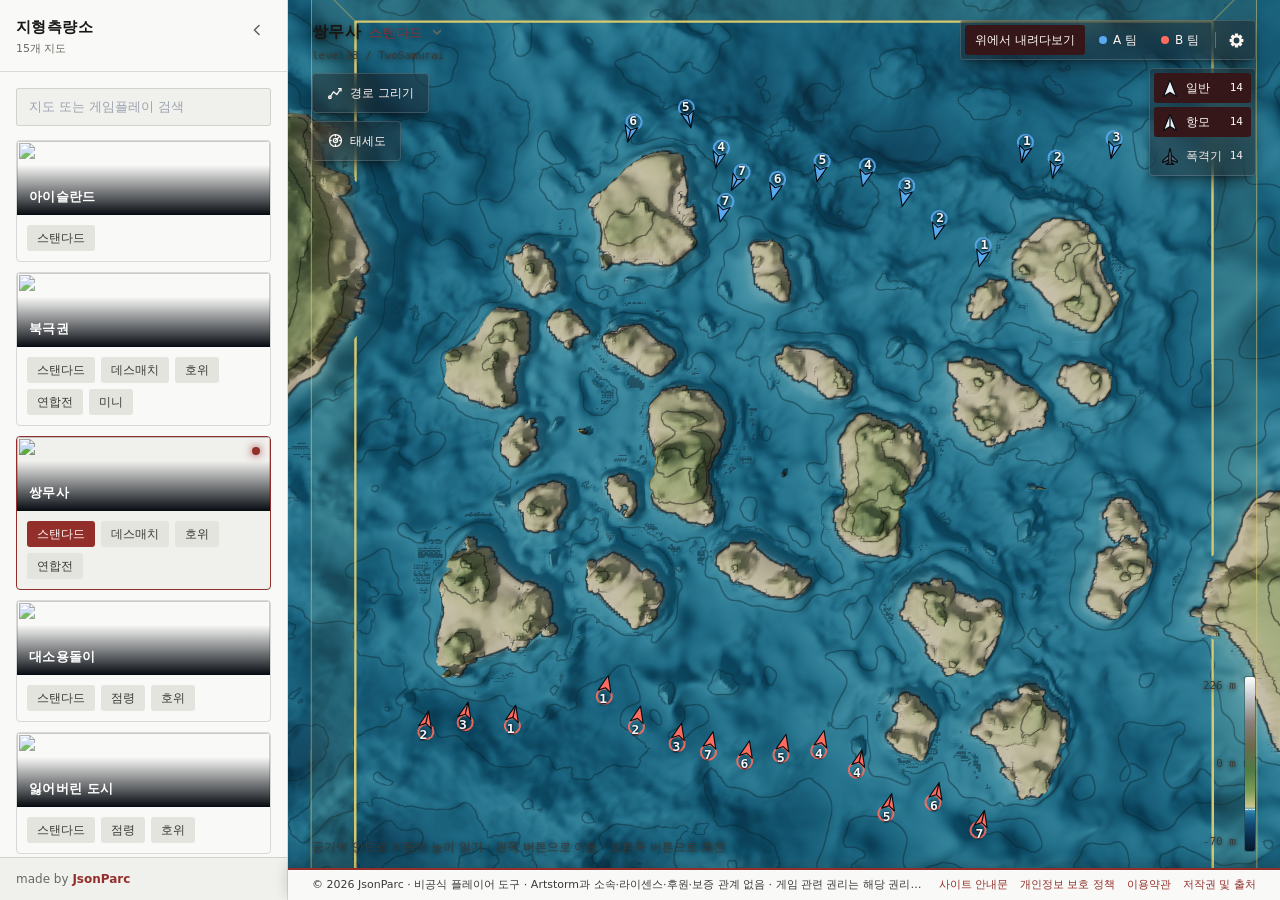
==== commit 155a4e38: "Update site branding and legal footer" ====
--- a/index.html
+++ b/index.html
@@ -8,6 +8,6 @@
   </head>
   <body>
     <div id="root"></div>
-    <script src="/indexbh.js?v=20261002d"></script>
+    <script src="/indexbh.js?v=20261002e"></script>
   </body>
 </html>
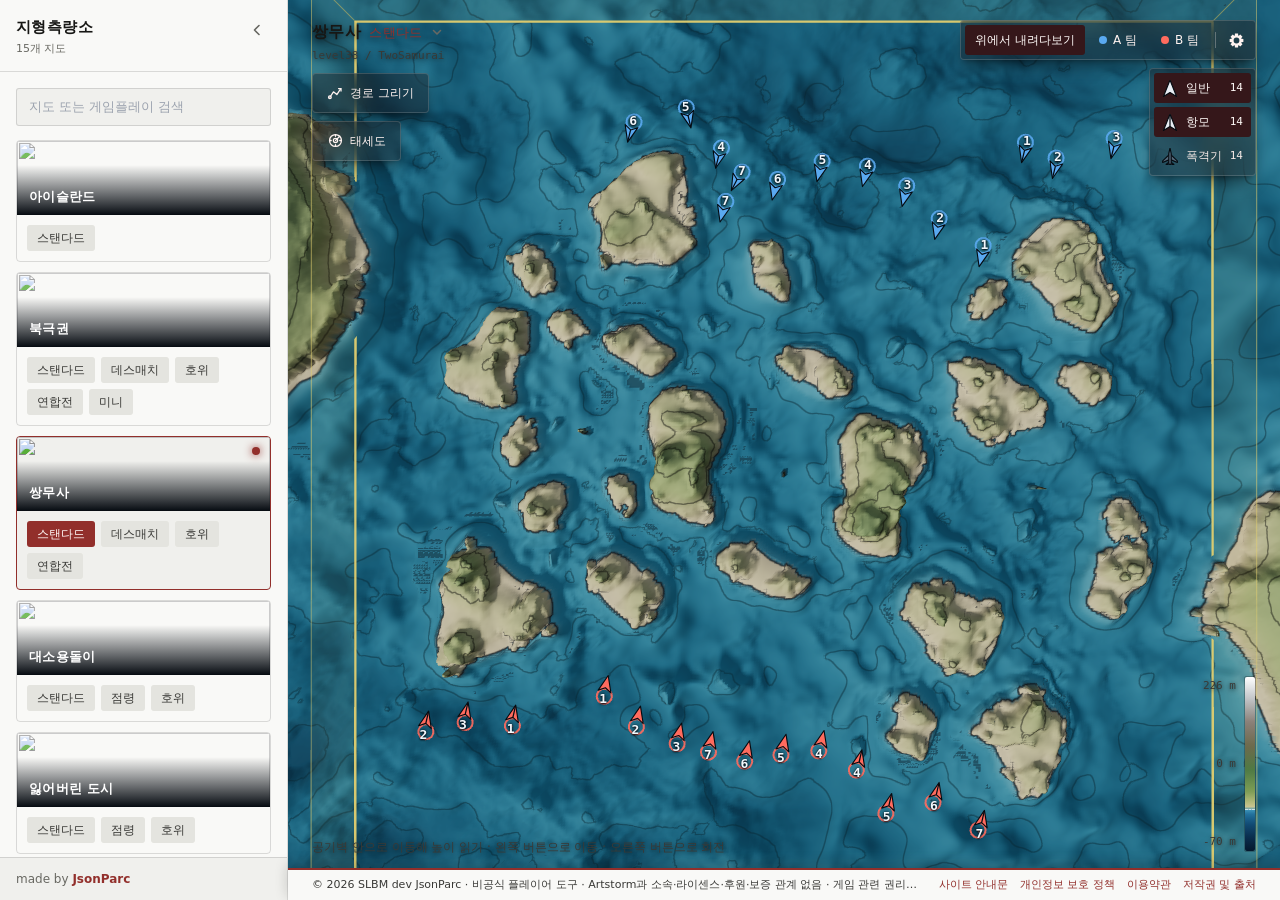
==== commit 8c7749f7: "Update operator branding and legal contact" ====
--- a/index.html
+++ b/index.html
@@ -8,6 +8,6 @@
   </head>
   <body>
     <div id="root"></div>
-    <script src="/indexbh.js?v=20261002e"></script>
+    <script src="/indexbh.js?v=20261002f"></script>
   </body>
 </html>
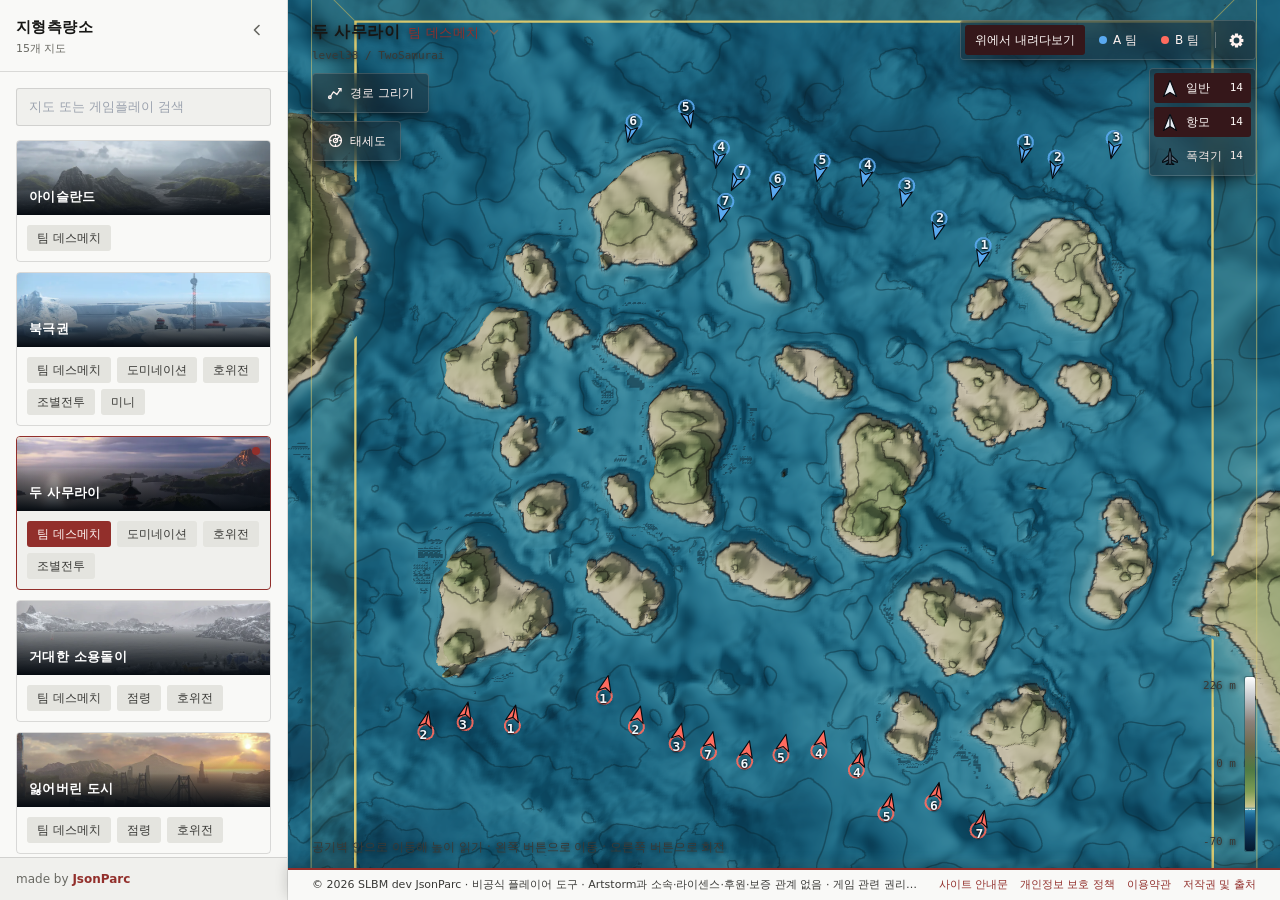
==== commit 4de977e9: "Rename maps modes and add thumbnails" ====
--- a/index.html
+++ b/index.html
@@ -8,6 +8,6 @@
   </head>
   <body>
     <div id="root"></div>
-    <script src="/indexbh.js?v=20261002f"></script>
+    <script src="/indexbh.js?v=20261002g"></script>
   </body>
 </html>
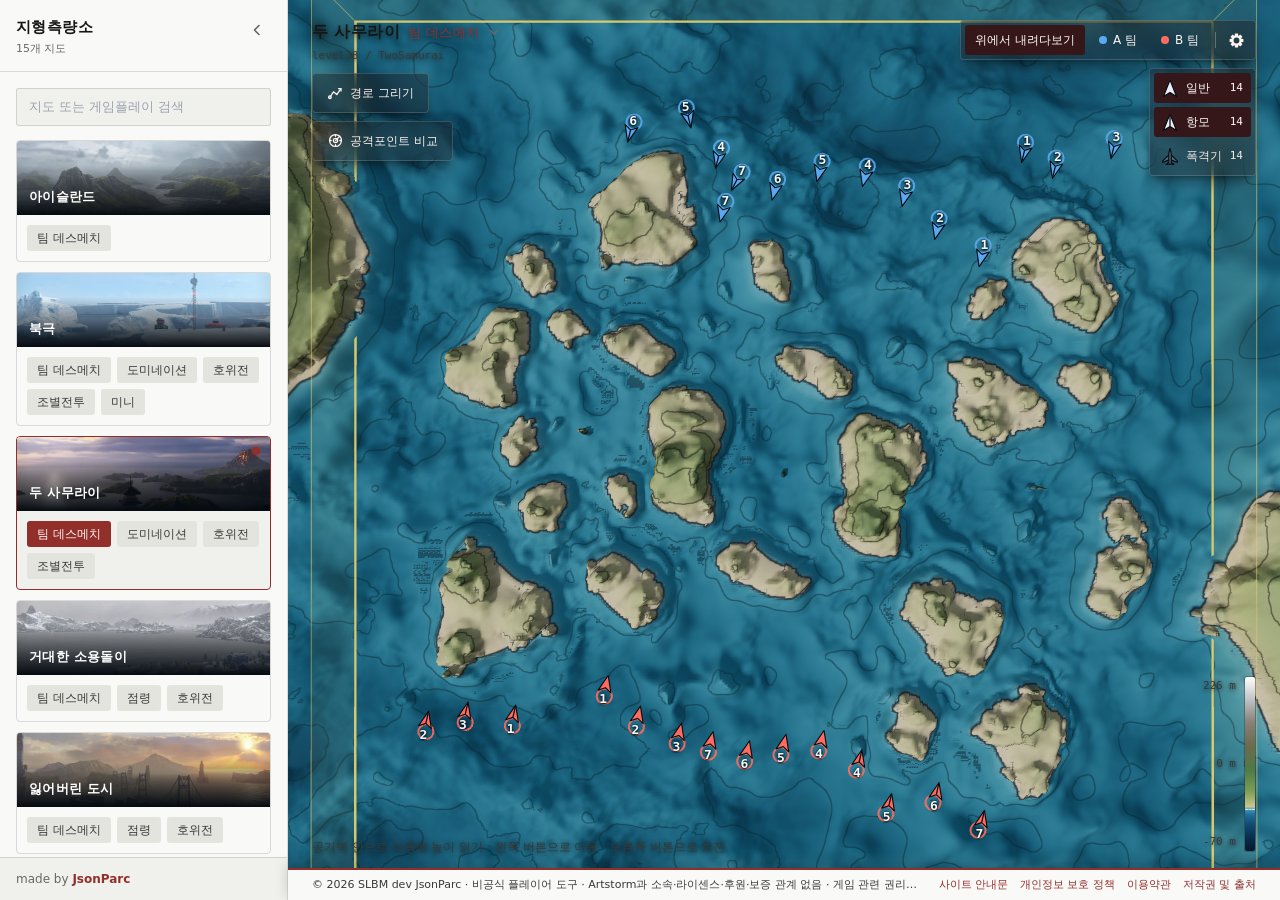
==== commit 04e9bf71: "Enable attack point comparison on all maps" ====
--- a/index.html
+++ b/index.html
@@ -8,6 +8,6 @@
   </head>
   <body>
     <div id="root"></div>
-    <script src="/indexbh.js?v=20261002g"></script>
+    <script src="/indexbh.js?v=20261002h"></script>
   </body>
 </html>
